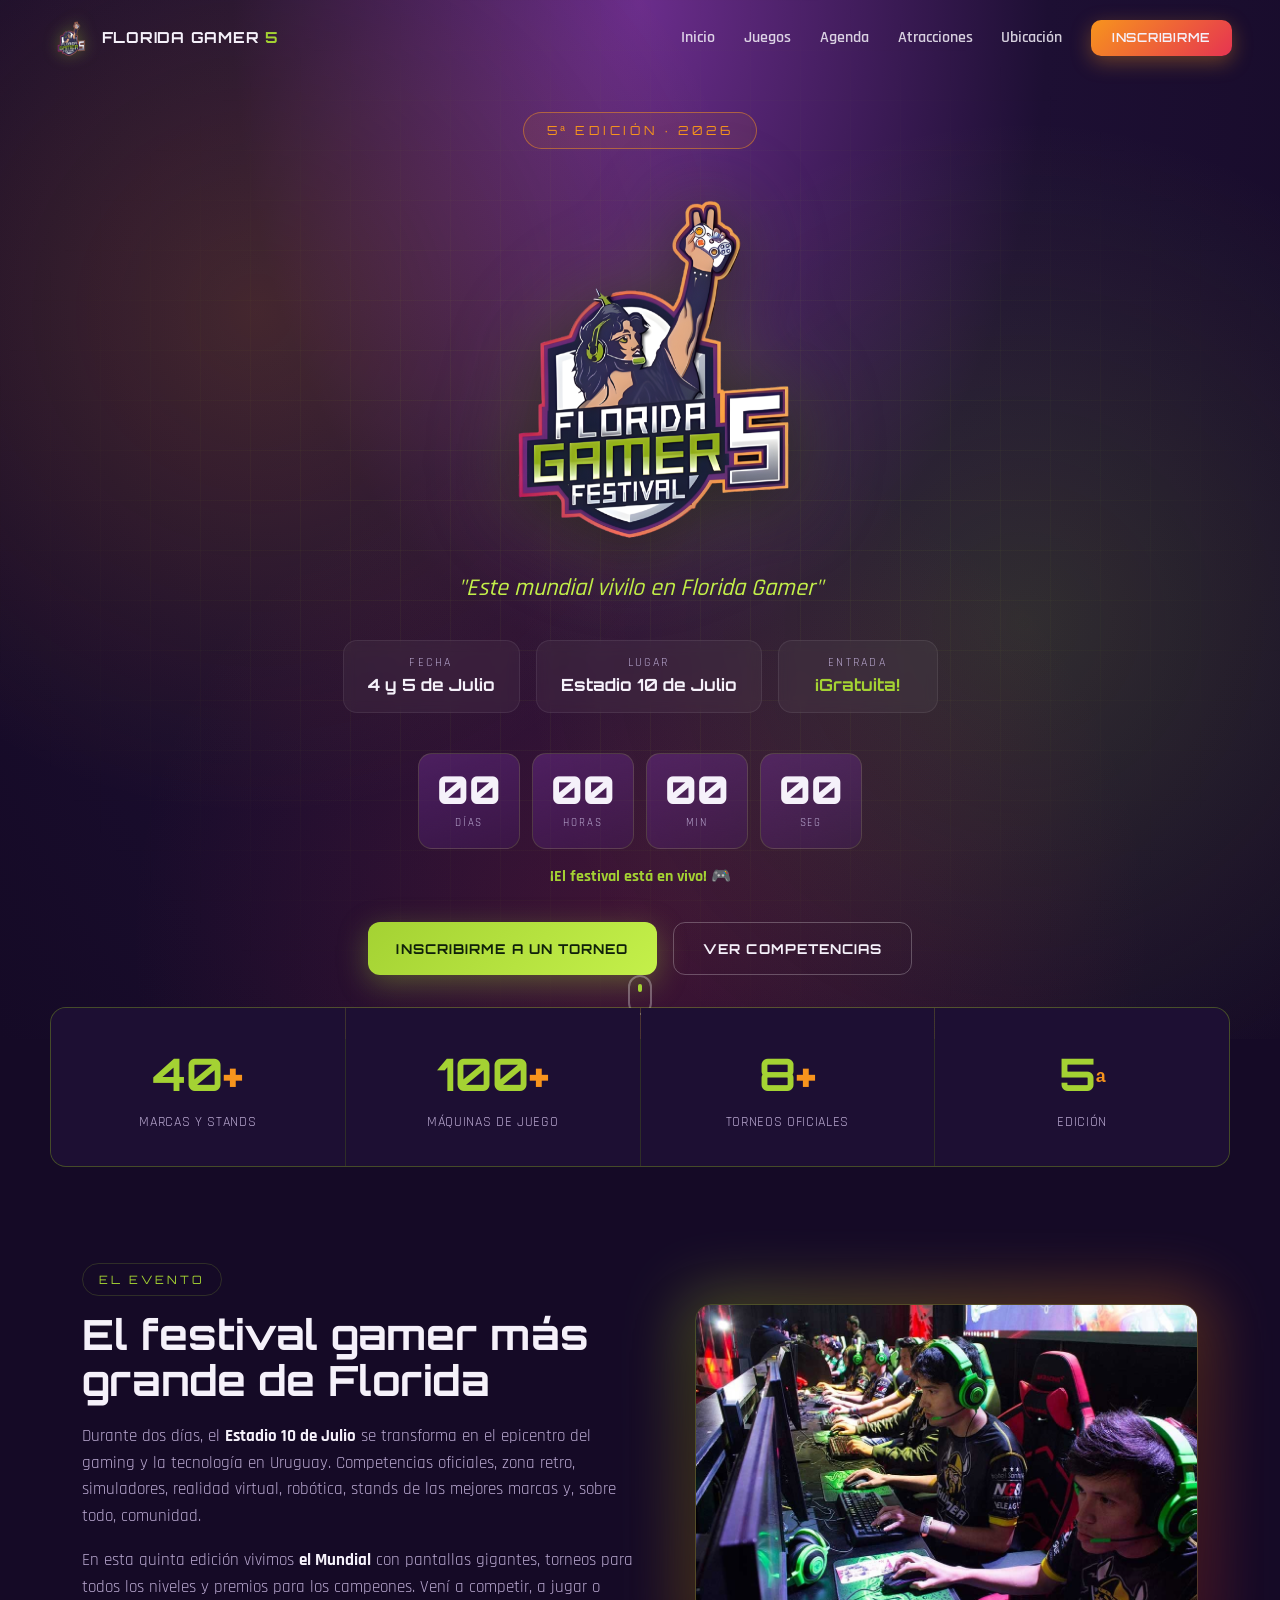
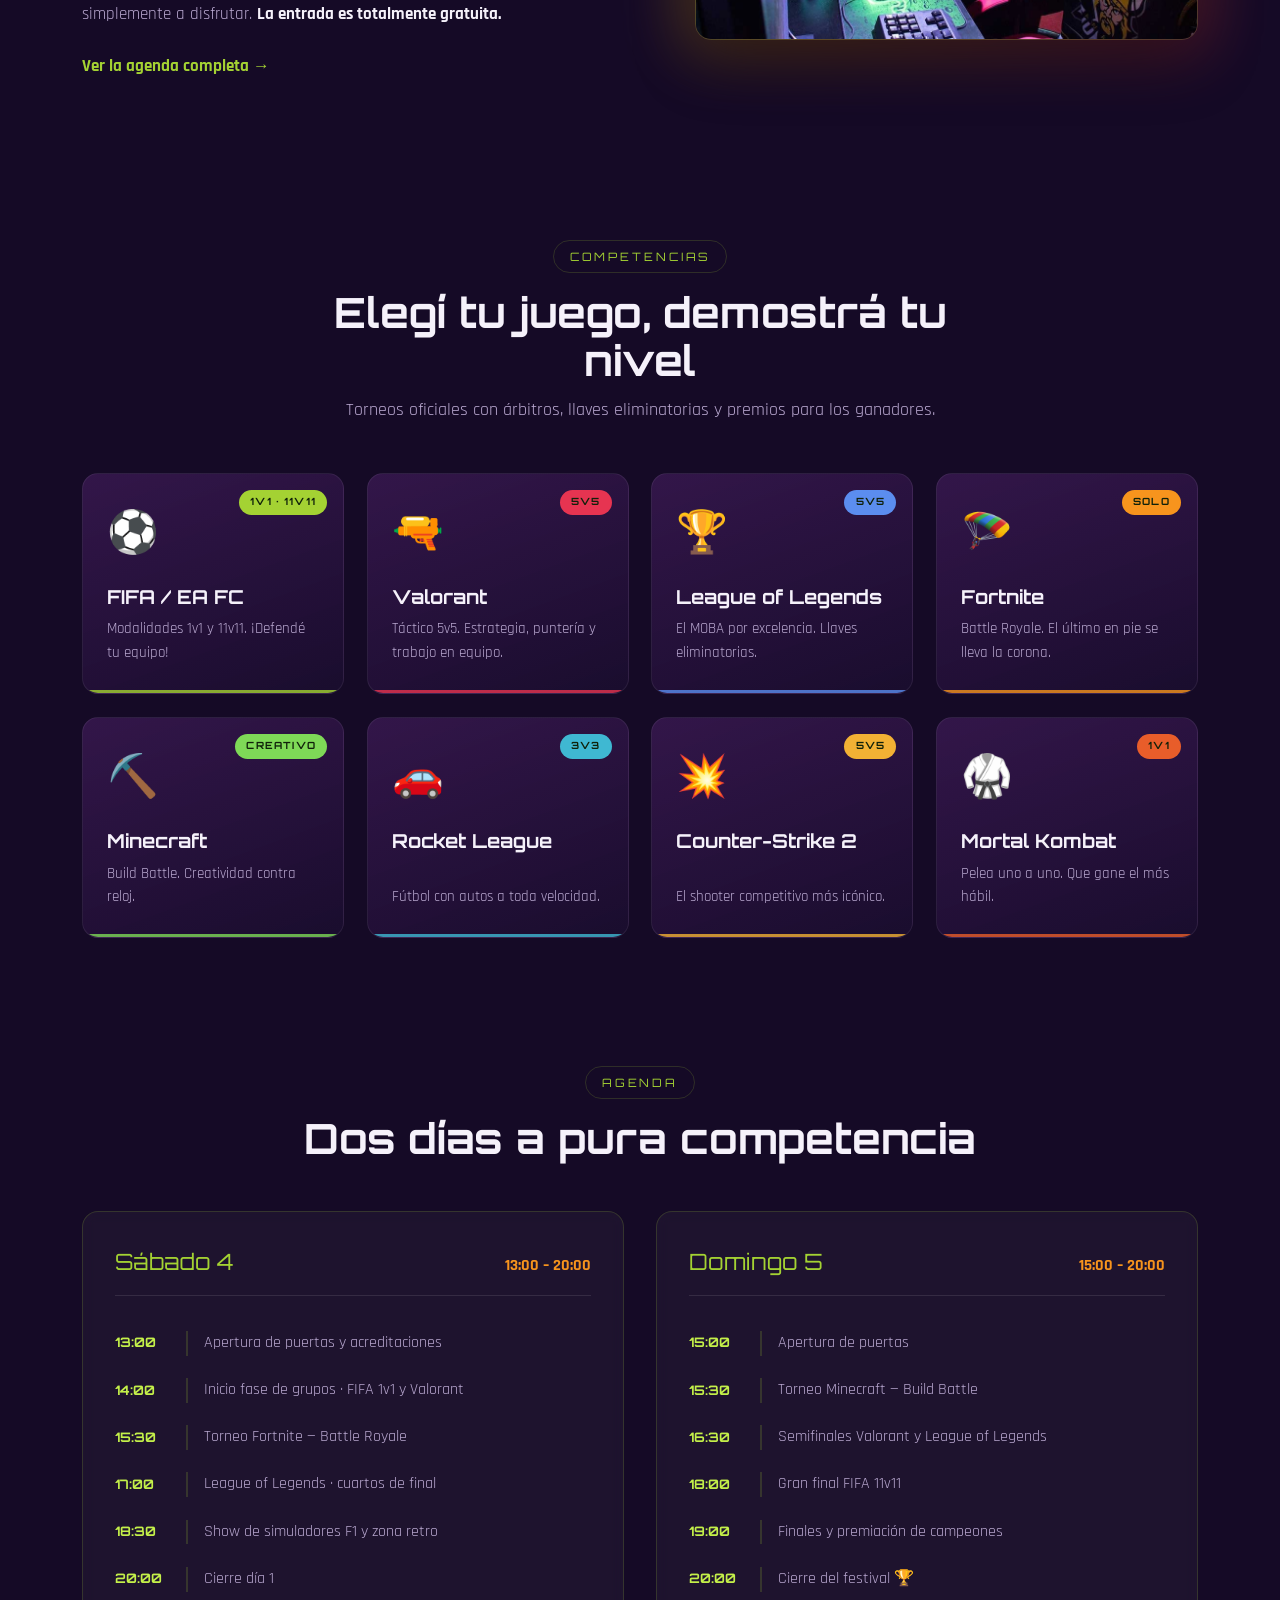
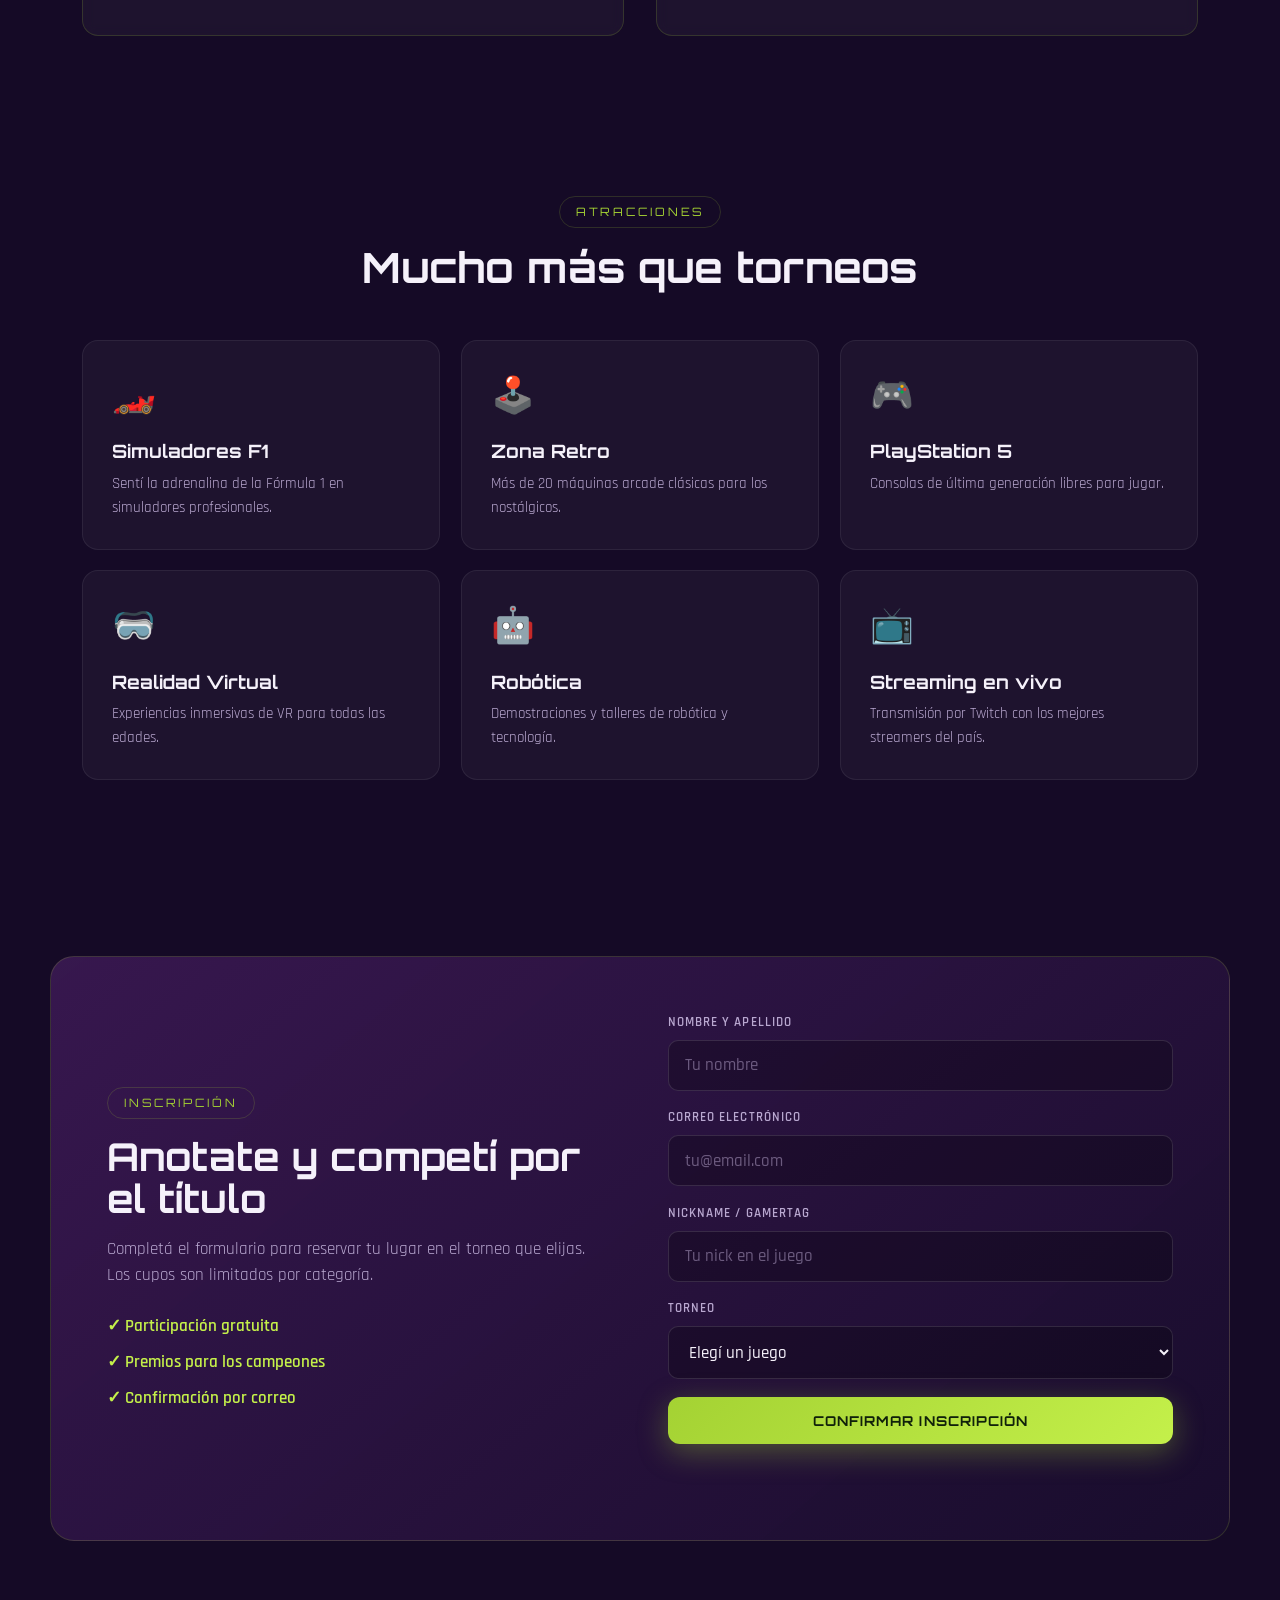
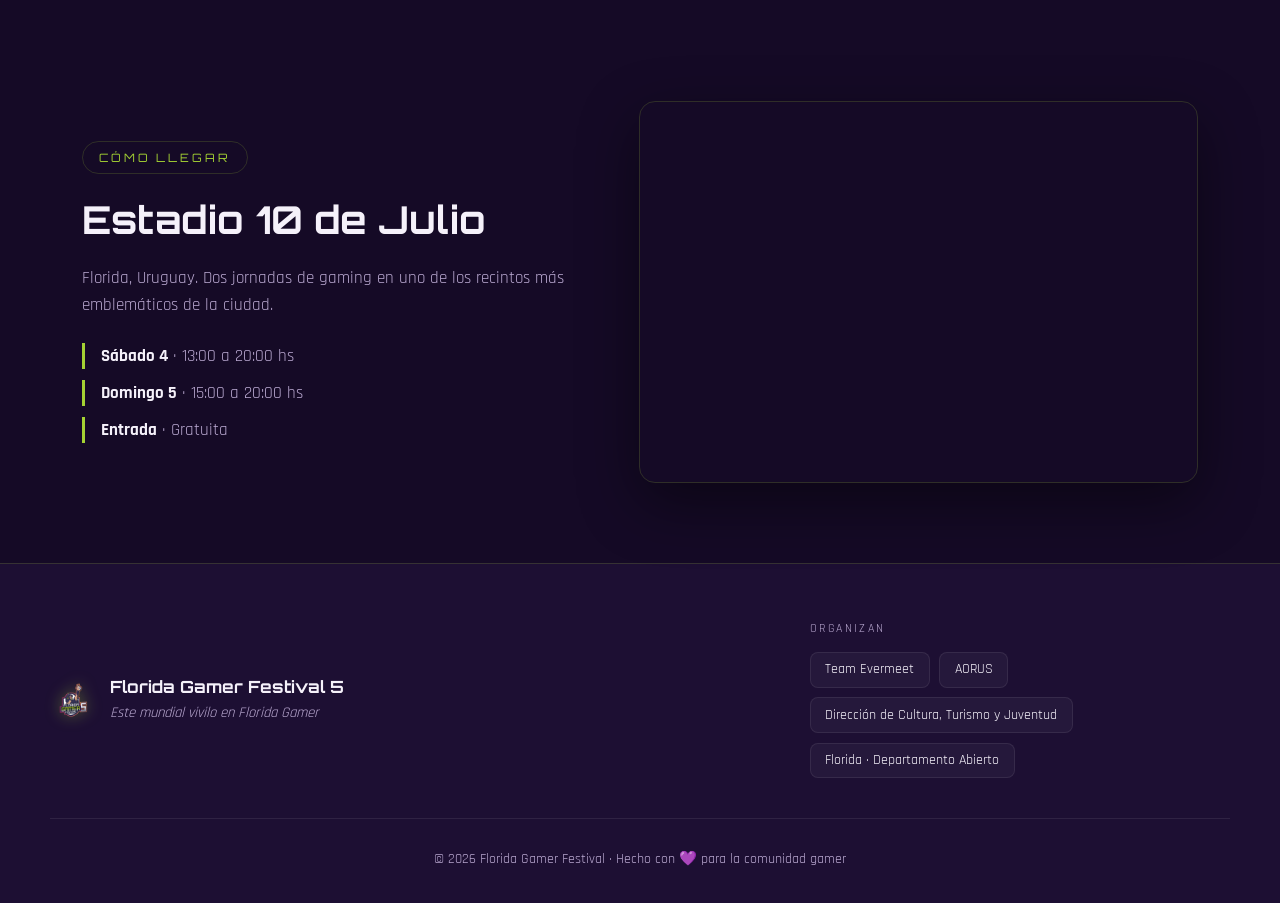
==== index.html @ aecdcfbe "Sitio web Florida Gamer Festival 5 One-page responsive con logo oficial, countdown en vivo, torneos," ====
<!DOCTYPE html>
<html lang="es">
<head>
  <meta charset="UTF-8" />
  <meta name="viewport" content="width=device-width, initial-scale=1.0" />
  <title>Florida Gamer Festival 5 · 4 y 5 de Julio</title>
  <meta name="description" content="La quinta edición del Florida Gamer Festival. 4 y 5 de julio en el Estadio 10 de Julio de Florida. Torneos de FIFA, Fortnite, Valorant, League of Legends, Minecraft y más. Entrada gratuita." />
  <meta property="og:title" content="Florida Gamer Festival 5" />
  <meta property="og:description" content="Este mundial vivilo en Florida Gamer · 4 y 5 de julio · Entrada gratuita" />
  <meta property="og:image" content="assets/logo.png" />
  <meta property="og:type" content="website" />
  <meta name="theme-color" content="#150a26" />
  <link rel="icon" type="image/png" href="assets/favicon.png" />
  <link rel="apple-touch-icon" href="assets/logo-icon.png" />
  <link rel="preconnect" href="https://fonts.googleapis.com" />
  <link rel="preconnect" href="https://fonts.gstatic.com" crossorigin />
  <link href="https://fonts.googleapis.com/css2?family=Orbitron:wght@500;700;900&family=Rajdhani:wght@400;500;600;700&display=swap" rel="stylesheet" />
  <link rel="stylesheet" href="styles.css" />
</head>
<body>

  <!-- NAVBAR -->
  <header class="navbar" id="navbar">
    <a href="#inicio" class="nav-logo">
      <img class="logo-mark-img" src="assets/logo-icon.png" alt="Florida Gamer Festival 5" />
      <span class="logo-text">FLORIDA GAMER <strong>5</strong></span>
    </a>
    <nav class="nav-links" id="navLinks">
      <a href="#inicio">Inicio</a>
      <a href="#juegos">Juegos</a>
      <a href="#agenda">Agenda</a>
      <a href="#atracciones">Atracciones</a>
      <a href="#ubicacion">Ubicación</a>
      <a href="#inscripcion" class="nav-cta">Inscribirme</a>
    </nav>
    <button class="nav-toggle" id="navToggle" aria-label="Menú">
      <span></span><span></span><span></span>
    </button>
  </header>

  <!-- HERO -->
  <section class="hero" id="inicio">
    <div class="hero-bg"></div>
    <div class="hero-grid"></div>
    <div class="hero-content">
      <div class="hero-badge">5ª EDICIÓN · 2026</div>
      <h1 class="hero-title">
        <img class="hero-logo" src="assets/logo.png" alt="Florida Gamer Festival 5" />
        <span class="visually-hidden">Florida Gamer Festival 5</span>
      </h1>
      <p class="hero-slogan">"Este mundial vivilo en Florida Gamer"</p>
      <div class="hero-meta">
        <div class="meta-item">
          <span class="meta-label">Fecha</span>
          <span class="meta-value">4 y 5 de Julio</span>
        </div>
        <div class="meta-item">
          <span class="meta-label">Lugar</span>
          <span class="meta-value">Estadio 10 de Julio</span>
        </div>
        <div class="meta-item meta-free">
          <span class="meta-label">Entrada</span>
          <span class="meta-value">¡Gratuita!</span>
        </div>
      </div>

      <!-- COUNTDOWN -->
      <div class="countdown" id="countdown" aria-label="Cuenta regresiva">
        <div class="cd-box"><span id="cd-days">00</span><small>Días</small></div>
        <div class="cd-box"><span id="cd-hours">00</span><small>Horas</small></div>
        <div class="cd-box"><span id="cd-mins">00</span><small>Min</small></div>
        <div class="cd-box"><span id="cd-secs">00</span><small>Seg</small></div>
      </div>

      <div class="hero-actions">
        <a href="#inscripcion" class="btn btn-primary">Inscribirme a un torneo</a>
        <a href="#juegos" class="btn btn-ghost">Ver competencias</a>
      </div>
    </div>
    <div class="hero-scroll"><span></span></div>
  </section>

  <!-- STATS -->
  <section class="stats">
    <div class="stat"><strong data-count="40">0</strong><span>Marcas y stands</span></div>
    <div class="stat"><strong data-count="100">0</strong><span>Máquinas de juego</span></div>
    <div class="stat"><strong data-count="8">0</strong><span>Torneos oficiales</span></div>
    <div class="stat"><strong data-count="5">0</strong><span>Edición</span></div>
  </section>

  <!-- ABOUT -->
  <section class="about" id="sobre">
    <div class="about-text">
      <span class="section-tag">El evento</span>
      <h2>El festival gamer más grande de Florida</h2>
      <p>
        Durante dos días, el <strong>Estadio 10 de Julio</strong> se transforma en el epicentro
        del gaming y la tecnología en Uruguay. Competencias oficiales, zona retro, simuladores,
        realidad virtual, robótica, stands de las mejores marcas y, sobre todo, comunidad.
      </p>
      <p>
        En esta quinta edición vivimos <strong>el Mundial</strong> con pantallas gigantes,
        torneos para todos los niveles y premios para los campeones. Vení a competir, a jugar
        o simplemente a disfrutar. <strong>La entrada es totalmente gratuita.</strong>
      </p>
      <a href="#agenda" class="link-arrow">Ver la agenda completa →</a>
    </div>
    <div class="about-media">
      <img src="assets/players.jpg" alt="Jugadores compitiendo en el Florida Gamer Festival" loading="lazy" />
      <div class="about-media-glow"></div>
    </div>
  </section>

  <!-- JUEGOS -->
  <section class="games" id="juegos">
    <div class="section-head">
      <span class="section-tag">Competencias</span>
      <h2>Elegí tu juego, demostrá tu nivel</h2>
      <p>Torneos oficiales con árbitros, llaves eliminatorias y premios para los ganadores.</p>
    </div>
    <div class="games-grid" id="gamesGrid"><!-- generado por JS --></div>
  </section>

  <!-- AGENDA -->
  <section class="agenda" id="agenda">
    <div class="section-head">
      <span class="section-tag">Agenda</span>
      <h2>Dos días a pura competencia</h2>
    </div>
    <div class="agenda-grid">
      <div class="day-card">
        <div class="day-head">
          <span class="day-name">Sábado 4</span>
          <span class="day-time">13:00 – 20:00</span>
        </div>
        <ul class="timeline">
          <li><span>13:00</span><p>Apertura de puertas y acreditaciones</p></li>
          <li><span>14:00</span><p>Inicio fase de grupos · FIFA 1v1 y Valorant</p></li>
          <li><span>15:30</span><p>Torneo Fortnite — Battle Royale</p></li>
          <li><span>17:00</span><p>League of Legends · cuartos de final</p></li>
          <li><span>18:30</span><p>Show de simuladores F1 y zona retro</p></li>
          <li><span>20:00</span><p>Cierre día 1</p></li>
        </ul>
      </div>
      <div class="day-card">
        <div class="day-head">
          <span class="day-name">Domingo 5</span>
          <span class="day-time">15:00 – 20:00</span>
        </div>
        <ul class="timeline">
          <li><span>15:00</span><p>Apertura de puertas</p></li>
          <li><span>15:30</span><p>Torneo Minecraft — Build Battle</p></li>
          <li><span>16:30</span><p>Semifinales Valorant y League of Legends</p></li>
          <li><span>18:00</span><p>Gran final FIFA 11v11</p></li>
          <li><span>19:00</span><p>Finales y premiación de campeones</p></li>
          <li><span>20:00</span><p>Cierre del festival 🏆</p></li>
        </ul>
      </div>
    </div>
  </section>

  <!-- ATRACCIONES -->
  <section class="features" id="atracciones">
    <div class="section-head">
      <span class="section-tag">Atracciones</span>
      <h2>Mucho más que torneos</h2>
    </div>
    <div class="features-grid">
      <div class="feature"><div class="f-ico">🏎️</div><h3>Simuladores F1</h3><p>Sentí la adrenalina de la Fórmula 1 en simuladores profesionales.</p></div>
      <div class="feature"><div class="f-ico">🕹️</div><h3>Zona Retro</h3><p>Más de 20 máquinas arcade clásicas para los nostálgicos.</p></div>
      <div class="feature"><div class="f-ico">🎮</div><h3>PlayStation 5</h3><p>Consolas de última generación libres para jugar.</p></div>
      <div class="feature"><div class="f-ico">🥽</div><h3>Realidad Virtual</h3><p>Experiencias inmersivas de VR para todas las edades.</p></div>
      <div class="feature"><div class="f-ico">🤖</div><h3>Robótica</h3><p>Demostraciones y talleres de robótica y tecnología.</p></div>
      <div class="feature"><div class="f-ico">📺</div><h3>Streaming en vivo</h3><p>Transmisión por Twitch con los mejores streamers del país.</p></div>
    </div>
  </section>

  <!-- INSCRIPCIÓN -->
  <section class="register" id="inscripcion">
    <div class="register-inner">
      <div class="register-info">
        <span class="section-tag">Inscripción</span>
        <h2>Anotate y competí por el título</h2>
        <p>Completá el formulario para reservar tu lugar en el torneo que elijas. Los cupos son limitados por categoría.</p>
        <ul class="register-perks">
          <li>✓ Participación gratuita</li>
          <li>✓ Premios para los campeones</li>
          <li>✓ Confirmación por correo</li>
        </ul>
      </div>
      <form class="register-form" id="registerForm" novalidate>
        <div class="field">
          <label for="nombre">Nombre y apellido</label>
          <input type="text" id="nombre" name="nombre" placeholder="Tu nombre" required />
        </div>
        <div class="field">
          <label for="email">Correo electrónico</label>
          <input type="email" id="email" name="email" placeholder="tu@email.com" required />
        </div>
        <div class="field">
          <label for="nick">Nickname / Gamertag</label>
          <input type="text" id="nick" name="nick" placeholder="Tu nick en el juego" required />
        </div>
        <div class="field">
          <label for="juego">Torneo</label>
          <select id="juego" name="juego" required>
            <option value="" disabled selected>Elegí un juego</option>
            <option>FIFA / EA FC</option>
            <option>Fortnite</option>
            <option>Valorant</option>
            <option>League of Legends</option>
            <option>Minecraft</option>
            <option>Rocket League</option>
            <option>Counter-Strike 2</option>
            <option>Mortal Kombat</option>
          </select>
        </div>
        <button type="submit" class="btn btn-primary btn-full">Confirmar inscripción</button>
        <p class="form-msg" id="formMsg" role="status"></p>
      </form>
    </div>
  </section>

  <!-- UBICACIÓN -->
  <section class="location" id="ubicacion">
    <div class="location-info">
      <span class="section-tag">Cómo llegar</span>
      <h2>Estadio 10 de Julio</h2>
      <p>Florida, Uruguay. Dos jornadas de gaming en uno de los recintos más emblemáticos de la ciudad.</p>
      <ul class="loc-details">
        <li><strong>Sábado 4</strong> · 13:00 a 20:00 hs</li>
        <li><strong>Domingo 5</strong> · 15:00 a 20:00 hs</li>
        <li><strong>Entrada</strong> · Gratuita</li>
      </ul>
    </div>
    <div class="location-map">
      <iframe
        title="Mapa Estadio 10 de Julio, Florida"
        src="https://www.google.com/maps?q=Estadio+10+de+Julio+Florida+Uruguay&output=embed"
        loading="lazy" referrerpolicy="no-referrer-when-downgrade"></iframe>
    </div>
  </section>

  <!-- FOOTER -->
  <footer class="footer">
    <div class="footer-top">
      <div class="footer-brand">
        <img class="logo-mark-img" src="assets/logo-icon.png" alt="Florida Gamer Festival 5" />
        <div>
          <strong>Florida Gamer Festival 5</strong>
          <p>Este mundial vivilo en Florida Gamer</p>
        </div>
      </div>
      <div class="footer-org">
        <span>Organizan</span>
        <div class="org-list">
          <span>Team Evermeet</span>
          <span>AORUS</span>
          <span>Dirección de Cultura, Turismo y Juventud</span>
          <span>Florida · Departamento Abierto</span>
        </div>
      </div>
    </div>
    <div class="footer-bottom">
      <p>© 2026 Florida Gamer Festival · Hecho con 💜 para la comunidad gamer</p>
    </div>
  </footer>

  <script src="script.js"></script>
</body>
</html>
---- styles.css ----
/* ===== TOKENS ===== */
:root {
  --bg:        #150a26;
  --bg-2:      #1d0f33;
  --purple:    #6b2d8c;
  --purple-lt: #8e3fb8;
  --violet:    #4a1f6e;
  --green:     #a4d233;
  --green-lt:  #c4f04a;
  --orange:    #f7941d;
  --red:       #e63451;
  --white:     #f5f1fa;
  --muted:     #b9a8d0;
  --card:      rgba(255,255,255,0.04);
  --card-bd:   rgba(164,210,51,0.18);
  --radius:    16px;
  --maxw:      1180px;
  --shadow:    0 20px 60px rgba(0,0,0,0.45);
}

* { margin:0; padding:0; box-sizing:border-box; }
html { scroll-behavior:smooth; scroll-padding-top:80px; }
body {
  font-family:'Rajdhani', sans-serif;
  background:var(--bg);
  color:var(--white);
  line-height:1.55;
  overflow-x:hidden;
}
h1,h2,h3,.logo-text,.nav-cta,.btn,.cd-box span,.stat strong { font-family:'Orbitron', sans-serif; }
a { color:inherit; text-decoration:none; }
img { display:block; max-width:100%; }
section { position:relative; }

/* ===== UTIL ===== */
.section-tag {
  display:inline-block;
  font-family:'Orbitron',sans-serif;
  font-size:.72rem;
  letter-spacing:.25em;
  text-transform:uppercase;
  color:var(--green);
  border:1px solid var(--card-bd);
  border-radius:30px;
  padding:.4rem 1rem;
  margin-bottom:1rem;
}
.section-head { max-width:680px; margin:0 auto 3rem; text-align:center; }
.section-head h2 { font-size:clamp(1.6rem,4vw,2.6rem); line-height:1.15; margin-bottom:.8rem; }
.section-head p { color:var(--muted); font-size:1.1rem; }
h2 .t-gamer { color:var(--green); }

/* ===== BUTTONS ===== */
.btn {
  display:inline-flex; align-items:center; justify-content:center;
  font-size:.85rem; font-weight:700; letter-spacing:.08em; text-transform:uppercase;
  padding:.95rem 1.8rem; border-radius:12px; cursor:pointer; border:none;
  transition:transform .2s ease, box-shadow .2s ease, background .2s ease;
}
.btn-primary {
  background:linear-gradient(135deg, var(--green), var(--green-lt));
  color:#10210a;
  box-shadow:0 8px 30px rgba(164,210,51,.35);
}
.btn-primary:hover { transform:translateY(-3px); box-shadow:0 14px 40px rgba(164,210,51,.5); }
.btn-ghost { background:transparent; color:var(--white); border:1.5px solid rgba(255,255,255,.25); }
.btn-ghost:hover { border-color:var(--green); color:var(--green); transform:translateY(-3px); }
.btn-full { width:100%; }

/* ===== NAVBAR ===== */
.navbar {
  position:fixed; top:0; left:0; right:0; z-index:100;
  display:flex; align-items:center; justify-content:space-between;
  padding:1rem clamp(1rem,4vw,3rem);
  background:rgba(21,10,38,0);
  transition:background .3s ease, padding .3s ease, box-shadow .3s ease;
}
.navbar.scrolled { background:rgba(21,10,38,.92); backdrop-filter:blur(12px); padding:.6rem clamp(1rem,4vw,3rem); box-shadow:0 4px 30px rgba(0,0,0,.4); }
.nav-logo { display:flex; align-items:center; gap:.6rem; }
.logo-mark-img { width:44px; height:44px; object-fit:contain; filter:drop-shadow(0 0 8px rgba(164,210,51,.35)); }
.logo-text { font-size:.95rem; letter-spacing:.05em; font-weight:700; }
.logo-text strong { color:var(--green); }
.nav-links { display:flex; align-items:center; gap:1.8rem; }
.nav-links a { font-weight:600; font-size:1rem; color:var(--white); opacity:.85; transition:opacity .2s, color .2s; }
.nav-links a:hover { opacity:1; color:var(--green); }
.nav-cta {
  background:linear-gradient(135deg,var(--orange),var(--red));
  padding:.55rem 1.3rem; border-radius:10px; opacity:1 !important;
  font-family:'Orbitron',sans-serif; font-size:.78rem !important; text-transform:uppercase; letter-spacing:.06em;
  box-shadow:0 6px 20px rgba(247,148,29,.35);
}
.nav-cta:hover { color:#fff !important; transform:translateY(-2px); }
.nav-toggle { display:none; flex-direction:column; gap:5px; background:none; border:none; cursor:pointer; padding:6px; }
.nav-toggle span { width:26px; height:2.5px; background:var(--white); border-radius:2px; transition:.3s; }

/* ===== HERO ===== */
.hero {
  min-height:100vh;
  display:flex; flex-direction:column; align-items:center; justify-content:center;
  text-align:center; padding:7rem 1.5rem 4rem;
  background:radial-gradient(ellipse at 50% 0%, var(--purple) 0%, var(--bg-2) 45%, var(--bg) 100%);
  overflow:hidden;
}
.hero-bg {
  position:absolute; inset:0;
  background:radial-gradient(circle at 20% 30%, rgba(247,148,29,.18), transparent 40%),
             radial-gradient(circle at 80% 60%, rgba(164,210,51,.16), transparent 42%),
             radial-gradient(circle at 50% 90%, rgba(230,52,81,.18), transparent 45%);
  animation:floatGlow 12s ease-in-out infinite alternate;
}
@keyframes floatGlow { from{transform:translateY(0) scale(1);} to{transform:translateY(-20px) scale(1.05);} }
.hero-grid {
  position:absolute; inset:0;
  background-image:linear-gradient(rgba(164,210,51,.05) 1px,transparent 1px),
                   linear-gradient(90deg,rgba(164,210,51,.05) 1px,transparent 1px);
  background-size:50px 50px;
  mask-image:radial-gradient(ellipse at center, #000 30%, transparent 75%);
}
.hero-content { position:relative; z-index:2; max-width:900px; }
.hero-badge {
  display:inline-block; font-family:'Orbitron',sans-serif; font-size:.78rem; letter-spacing:.3em;
  color:var(--orange); border:1px solid rgba(247,148,29,.5); border-radius:30px;
  padding:.5rem 1.4rem; margin-bottom:1.6rem; background:rgba(247,148,29,.08);
}
.hero-title { margin-bottom:1.2rem; }
.hero-logo {
  width:min(440px,82vw); height:auto; margin:0 auto;
  filter:drop-shadow(0 10px 30px rgba(0,0,0,.45)) drop-shadow(0 0 40px rgba(164,210,51,.25));
  animation:logoFloat 5s ease-in-out infinite;
}
@keyframes logoFloat { 0%,100%{transform:translateY(0);} 50%{transform:translateY(-12px);} }
.visually-hidden {
  position:absolute; width:1px; height:1px; padding:0; margin:-1px; overflow:hidden;
  clip:rect(0,0,0,0); white-space:nowrap; border:0;
}
.hero-slogan { font-size:clamp(1.05rem,2.6vw,1.5rem); font-style:italic; color:var(--green-lt); margin-bottom:2rem; font-weight:500; }
.hero-meta { display:flex; flex-wrap:wrap; justify-content:center; gap:1rem; margin-bottom:2.5rem; }
.meta-item {
  background:var(--card); border:1px solid rgba(255,255,255,.08); border-radius:14px;
  padding:.85rem 1.5rem; min-width:160px; backdrop-filter:blur(6px);
}
.meta-label { display:block; font-size:.72rem; letter-spacing:.2em; text-transform:uppercase; color:var(--muted); }
.meta-value { display:block; font-family:'Orbitron',sans-serif; font-weight:700; font-size:1.05rem; }
.meta-free .meta-value { color:var(--green); }

/* COUNTDOWN */
.countdown { display:flex; justify-content:center; gap:.8rem; margin-bottom:2.5rem; }
.cd-box {
  display:flex; flex-direction:column; align-items:center;
  background:linear-gradient(160deg, rgba(107,45,140,.5), rgba(74,31,110,.3));
  border:1px solid var(--card-bd); border-radius:14px;
  padding:1rem 1.1rem; min-width:78px;
}
.cd-box span { font-size:clamp(1.6rem,5vw,2.4rem); font-weight:900; color:var(--white); line-height:1; }
.cd-box small { font-size:.68rem; letter-spacing:.18em; text-transform:uppercase; color:var(--muted); margin-top:.45rem; }
.hero-actions { display:flex; flex-wrap:wrap; gap:1rem; justify-content:center; }
.hero-scroll { position:absolute; bottom:24px; left:50%; transform:translateX(-50%); z-index:2; }
.hero-scroll span {
  display:block; width:24px; height:40px; border:2px solid rgba(255,255,255,.3); border-radius:14px; position:relative;
}
.hero-scroll span::after {
  content:''; position:absolute; top:7px; left:50%; transform:translateX(-50%);
  width:4px; height:8px; background:var(--green); border-radius:3px; animation:scrollDot 1.6s infinite;
}
@keyframes scrollDot { 0%{opacity:1;top:7px;} 70%{opacity:0;top:20px;} 100%{opacity:0;} }

/* ===== STATS ===== */
.stats {
  display:grid; grid-template-columns:repeat(4,1fr); gap:1px;
  background:var(--card-bd); max-width:var(--maxw); margin:-2rem auto 0;
  border:1px solid var(--card-bd); border-radius:var(--radius); overflow:hidden; position:relative; z-index:5;
}
.stat { background:var(--bg-2); padding:2rem 1rem; text-align:center; }
.stat strong { display:block; font-size:clamp(1.8rem,5vw,2.8rem); color:var(--green); }
.stat strong::after { content:'+'; color:var(--orange); }
.stat:last-child strong::after { content:'ª'; font-size:.6em; }
.stat span { font-size:.85rem; letter-spacing:.05em; color:var(--muted); text-transform:uppercase; }

/* ===== ABOUT ===== */
.about {
  display:grid; grid-template-columns:1.05fr .95fr; gap:3.5rem; align-items:center;
  max-width:var(--maxw); margin:0 auto; padding:6rem clamp(1.2rem,4vw,2rem);
}
.about-text h2 { font-size:clamp(1.7rem,4vw,2.6rem); margin-bottom:1.2rem; line-height:1.1; }
.about-text p { color:var(--muted); font-size:1.08rem; margin-bottom:1.1rem; }
.about-text strong { color:var(--white); }
.link-arrow { color:var(--green); font-weight:700; font-size:1.05rem; display:inline-block; margin-top:.5rem; transition:gap .2s; }
.link-arrow:hover { text-shadow:0 0 14px rgba(164,210,51,.5); }
.about-media { position:relative; }
.about-media img { border-radius:var(--radius); border:1px solid var(--card-bd); box-shadow:var(--shadow); }
.about-media-glow {
  position:absolute; inset:-12px; border-radius:24px; z-index:-1;
  background:linear-gradient(135deg,var(--green),var(--orange),var(--red)); filter:blur(30px); opacity:.35;
}

/* ===== GAMES ===== */
.games { max-width:var(--maxw); margin:0 auto; padding:4rem clamp(1.2rem,4vw,2rem) 6rem; }
.games-grid { display:grid; grid-template-columns:repeat(auto-fill,minmax(230px,1fr)); gap:1.4rem; }
.game-card {
  position:relative; border-radius:var(--radius); overflow:hidden; padding:1.8rem 1.5rem;
  background:linear-gradient(160deg, rgba(107,45,140,.35), rgba(29,15,51,.6));
  border:1px solid rgba(255,255,255,.07); min-height:200px;
  display:flex; flex-direction:column; justify-content:space-between;
  transition:transform .25s ease, border-color .25s ease, box-shadow .25s ease;
}
.game-card:hover { transform:translateY(-6px); border-color:var(--accent,var(--green)); box-shadow:0 18px 45px rgba(0,0,0,.4); }
.game-card .g-ico { font-size:2.6rem; margin-bottom:1rem; }
.game-card h3 { font-size:1.2rem; margin-bottom:.3rem; }
.game-card p { color:var(--muted); font-size:.95rem; }
.game-card .g-tag {
  position:absolute; top:1rem; right:1rem; font-family:'Orbitron',sans-serif; font-size:.62rem;
  letter-spacing:.12em; text-transform:uppercase; padding:.3rem .7rem; border-radius:20px;
  background:var(--accent,var(--green)); color:#10210a; font-weight:700;
}
.game-card::before {
  content:''; position:absolute; bottom:0; left:0; right:0; height:3px;
  background:var(--accent,var(--green)); opacity:.8;
}

/* ===== AGENDA ===== */
.agenda { max-width:var(--maxw); margin:0 auto; padding:2rem clamp(1.2rem,4vw,2rem) 6rem; }
.agenda-grid { display:grid; grid-template-columns:1fr 1fr; gap:2rem; }
.day-card {
  background:var(--card); border:1px solid var(--card-bd); border-radius:var(--radius);
  padding:2rem; backdrop-filter:blur(6px);
}
.day-head { display:flex; justify-content:space-between; align-items:baseline; margin-bottom:1.5rem; padding-bottom:1rem; border-bottom:1px solid rgba(255,255,255,.1); }
.day-name { font-family:'Orbitron',sans-serif; font-size:1.4rem; color:var(--green); }
.day-time { font-weight:700; color:var(--orange); }
.timeline { list-style:none; }
.timeline li { display:flex; gap:1.2rem; padding:.7rem 0; align-items:flex-start; }
.timeline li span {
  font-family:'Orbitron',sans-serif; font-size:.82rem; font-weight:700; color:var(--green-lt);
  min-width:52px; padding-top:.1rem;
}
.timeline li p { color:var(--muted); font-size:1rem; border-left:2px solid var(--card-bd); padding-left:1rem; }

/* ===== FEATURES ===== */
.features { max-width:var(--maxw); margin:0 auto; padding:4rem clamp(1.2rem,4vw,2rem) 6rem; }
.features-grid { display:grid; grid-template-columns:repeat(auto-fill,minmax(280px,1fr)); gap:1.3rem; }
.feature {
  background:var(--card); border:1px solid rgba(255,255,255,.07); border-radius:var(--radius);
  padding:1.8rem; transition:transform .2s, border-color .2s;
}
.feature:hover { transform:translateY(-5px); border-color:var(--card-bd); }
.f-ico { font-size:2.2rem; margin-bottom:.8rem; }
.feature h3 { font-size:1.15rem; margin-bottom:.4rem; }
.feature p { color:var(--muted); font-size:.96rem; }

/* ===== REGISTER ===== */
.register { padding:5rem clamp(1.2rem,4vw,2rem); }
.register-inner {
  max-width:var(--maxw); margin:0 auto;
  display:grid; grid-template-columns:1fr 1fr; gap:3.5rem; align-items:center;
  background:linear-gradient(140deg, rgba(107,45,140,.4), rgba(29,15,51,.5));
  border:1px solid var(--card-bd); border-radius:24px; padding:3.5rem;
}
.register-info h2 { font-size:clamp(1.6rem,4vw,2.4rem); margin-bottom:1rem; line-height:1.1; }
.register-info p { color:var(--muted); font-size:1.08rem; margin-bottom:1.5rem; }
.register-perks { list-style:none; display:flex; flex-direction:column; gap:.6rem; }
.register-perks li { color:var(--green-lt); font-weight:600; font-size:1.05rem; }
.register-form { display:flex; flex-direction:column; gap:1.1rem; }
.field { display:flex; flex-direction:column; gap:.4rem; }
.field label { font-size:.82rem; letter-spacing:.08em; text-transform:uppercase; color:var(--muted); font-weight:600; }
.field input, .field select {
  font-family:'Rajdhani',sans-serif; font-size:1.05rem; font-weight:500;
  background:rgba(0,0,0,.25); border:1px solid rgba(255,255,255,.12); border-radius:10px;
  padding:.85rem 1rem; color:var(--white); transition:border-color .2s, box-shadow .2s;
}
.field input::placeholder { color:rgba(185,168,208,.5); }
.field input:focus, .field select:focus { outline:none; border-color:var(--green); box-shadow:0 0 0 3px rgba(164,210,51,.15); }
.field select option { background:var(--bg-2); }
.form-msg { font-weight:600; min-height:1.4em; text-align:center; }
.form-msg.ok { color:var(--green); }
.form-msg.err { color:var(--red); }

/* ===== LOCATION ===== */
.location {
  display:grid; grid-template-columns:1fr 1.1fr; gap:3rem; align-items:center;
  max-width:var(--maxw); margin:0 auto; padding:5rem clamp(1.2rem,4vw,2rem);
}
.location-info h2 { font-size:clamp(1.6rem,4vw,2.4rem); margin-bottom:1rem; }
.location-info p { color:var(--muted); font-size:1.08rem; margin-bottom:1.5rem; }
.loc-details { list-style:none; display:flex; flex-direction:column; gap:.7rem; }
.loc-details li { color:var(--muted); font-size:1.05rem; border-left:3px solid var(--green); padding-left:1rem; }
.loc-details strong { color:var(--white); }
.location-map { border-radius:var(--radius); overflow:hidden; border:1px solid var(--card-bd); box-shadow:var(--shadow); }
.location-map iframe { width:100%; height:380px; border:0; display:block; filter:grayscale(.2) contrast(1.05); }

/* ===== FOOTER ===== */
.footer { background:var(--bg-2); border-top:1px solid var(--card-bd); padding:3.5rem clamp(1.2rem,4vw,3rem) 2rem; }
.footer-top {
  max-width:var(--maxw); margin:0 auto; display:flex; flex-wrap:wrap; justify-content:space-between; gap:2.5rem; padding-bottom:2.5rem; border-bottom:1px solid rgba(255,255,255,.08);
}
.footer-brand { display:flex; align-items:center; gap:1rem; }
.footer-brand strong { font-family:'Orbitron',sans-serif; font-size:1.05rem; }
.footer-brand p { color:var(--muted); font-size:.92rem; font-style:italic; }
.footer-org span { display:block; font-size:.75rem; letter-spacing:.2em; text-transform:uppercase; color:var(--muted); margin-bottom:.8rem; }
.org-list { display:flex; flex-wrap:wrap; gap:.6rem; max-width:420px; }
.org-list span { display:inline-block; margin:0; background:var(--card); border:1px solid rgba(255,255,255,.08); border-radius:8px; padding:.4rem .9rem; font-size:.85rem; letter-spacing:0; text-transform:none; color:var(--white); }
.footer-bottom { max-width:var(--maxw); margin:1.8rem auto 0; text-align:center; }
.footer-bottom p { color:var(--muted); font-size:.9rem; }

/* ===== REVEAL ANIM ===== */
.reveal { opacity:0; transform:translateY(30px); transition:opacity .7s ease, transform .7s ease; }
.reveal.visible { opacity:1; transform:none; }

/* ===== RESPONSIVE ===== */
@media (max-width:900px) {
  .nav-links {
    position:fixed; top:0; right:0; height:100vh; width:min(280px,80vw);
    flex-direction:column; justify-content:center; gap:2rem;
    background:rgba(21,10,38,.98); backdrop-filter:blur(14px);
    transform:translateX(100%); transition:transform .35s ease; padding:2rem;
  }
  .nav-links.open { transform:translateX(0); }
  .nav-toggle { display:flex; z-index:101; }
  .about, .location { grid-template-columns:1fr; }
  .about-media { order:-1; }
  .agenda-grid { grid-template-columns:1fr; }
  .register-inner { grid-template-columns:1fr; padding:2.5rem 1.6rem; gap:2rem; }
  .stats { grid-template-columns:repeat(2,1fr); margin-top:-1rem; }
  .location-map { order:-1; }
}
@media (max-width:520px) {
  .countdown { gap:.5rem; }
  .cd-box { min-width:64px; padding:.8rem .6rem; }
  .meta-item { min-width:130px; padding:.7rem 1rem; }
  .hero-actions .btn { width:100%; }
}
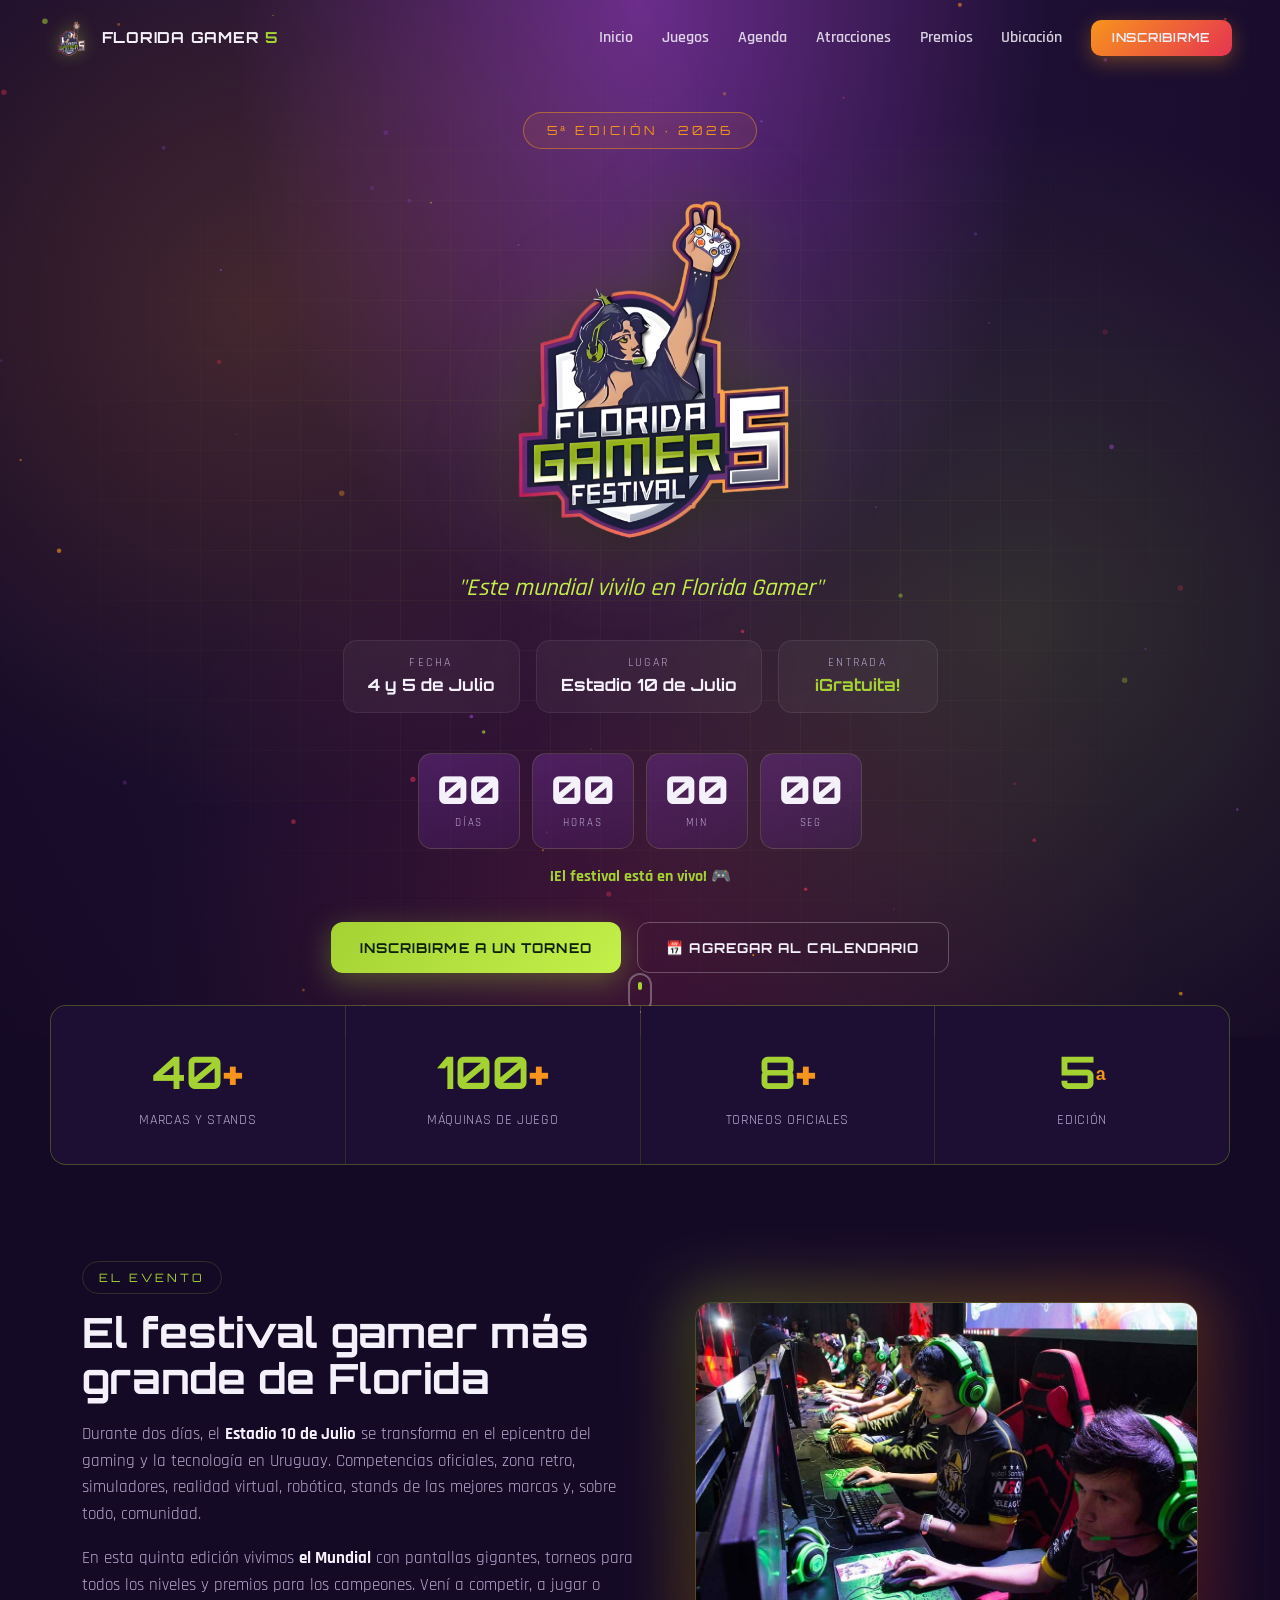
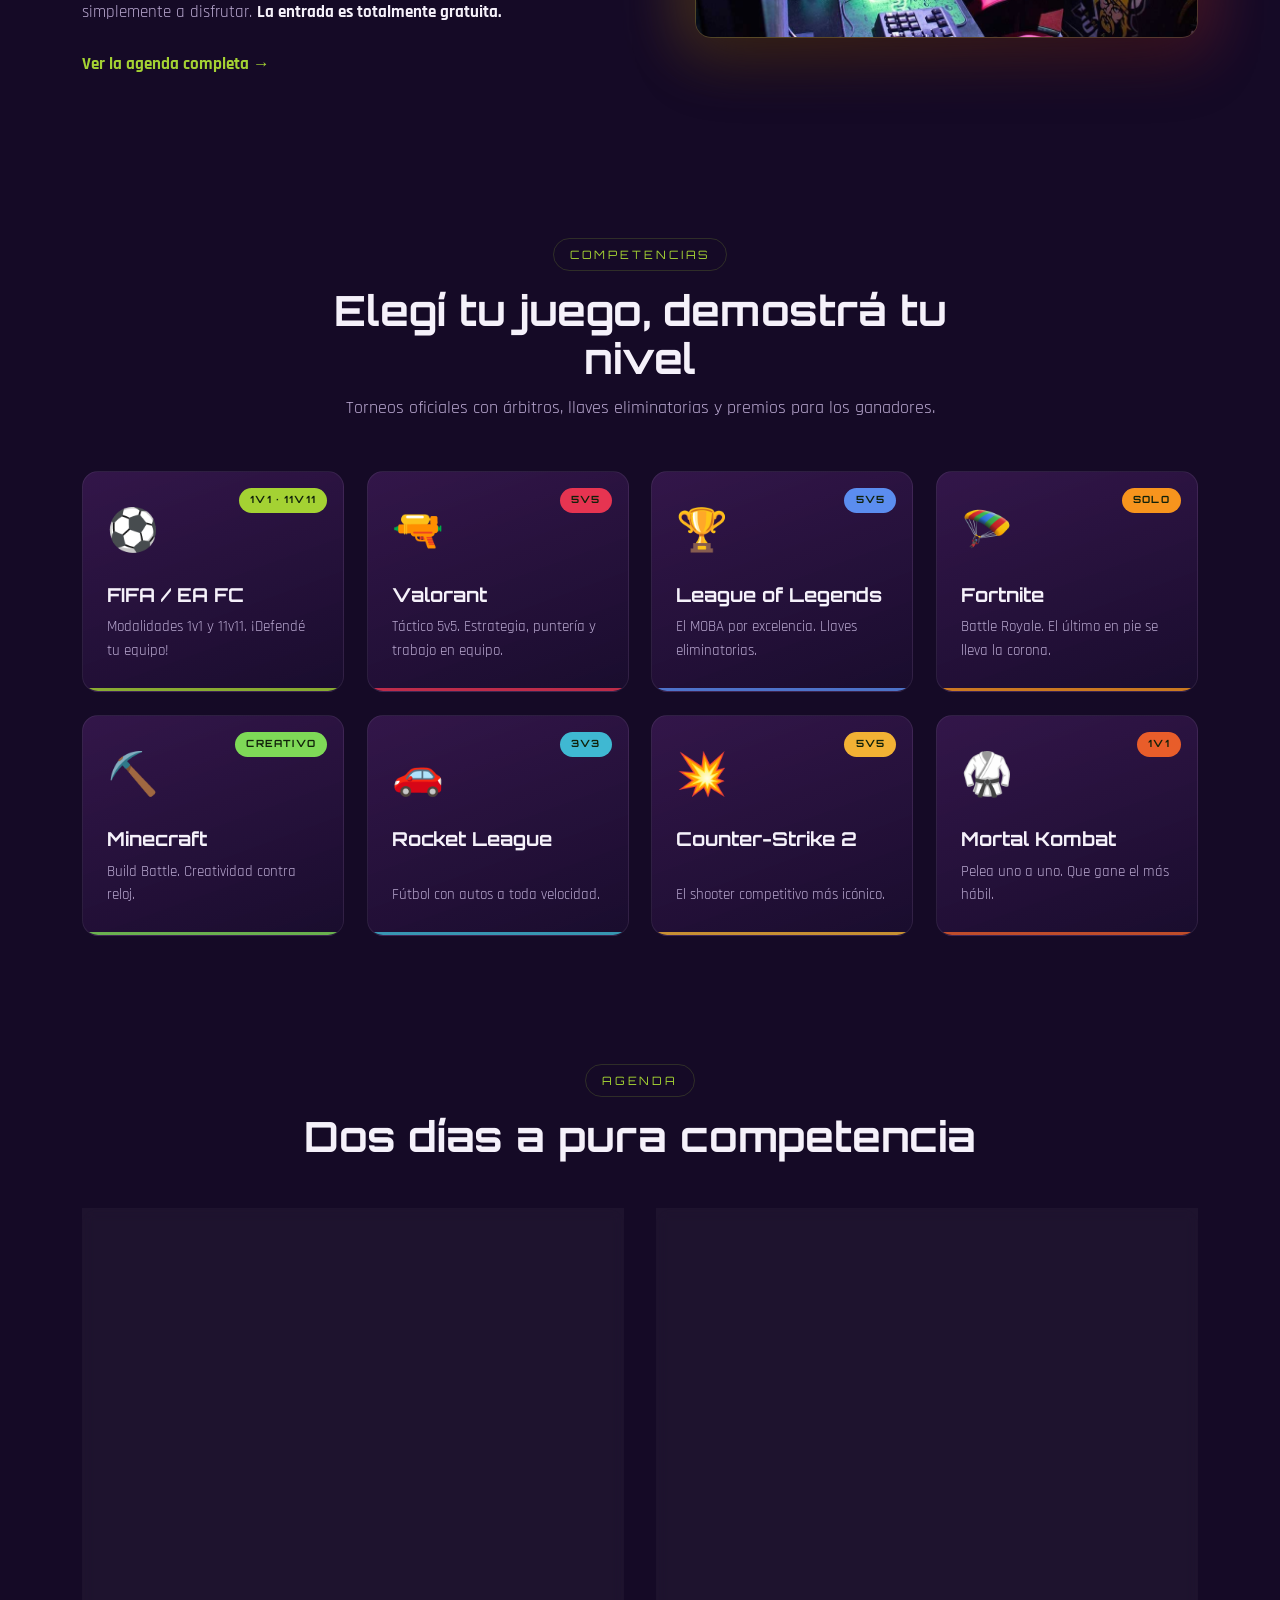
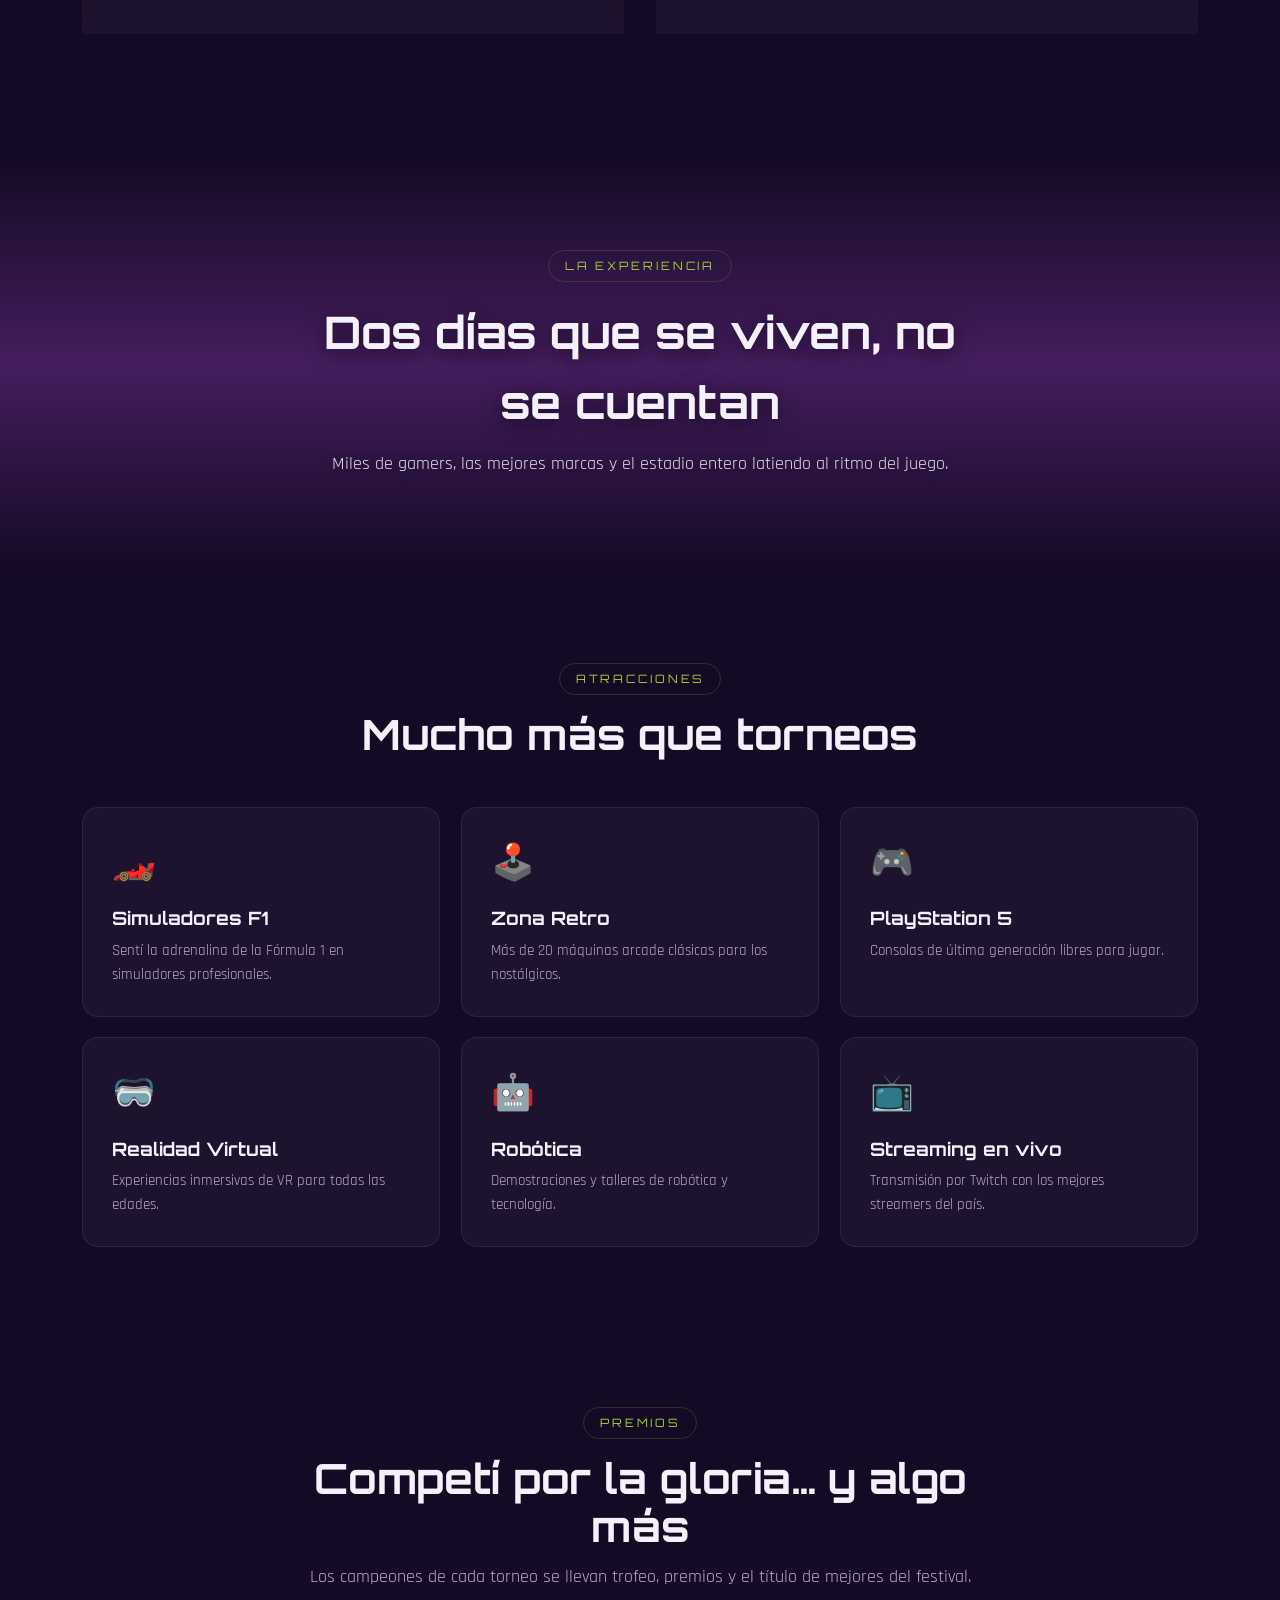
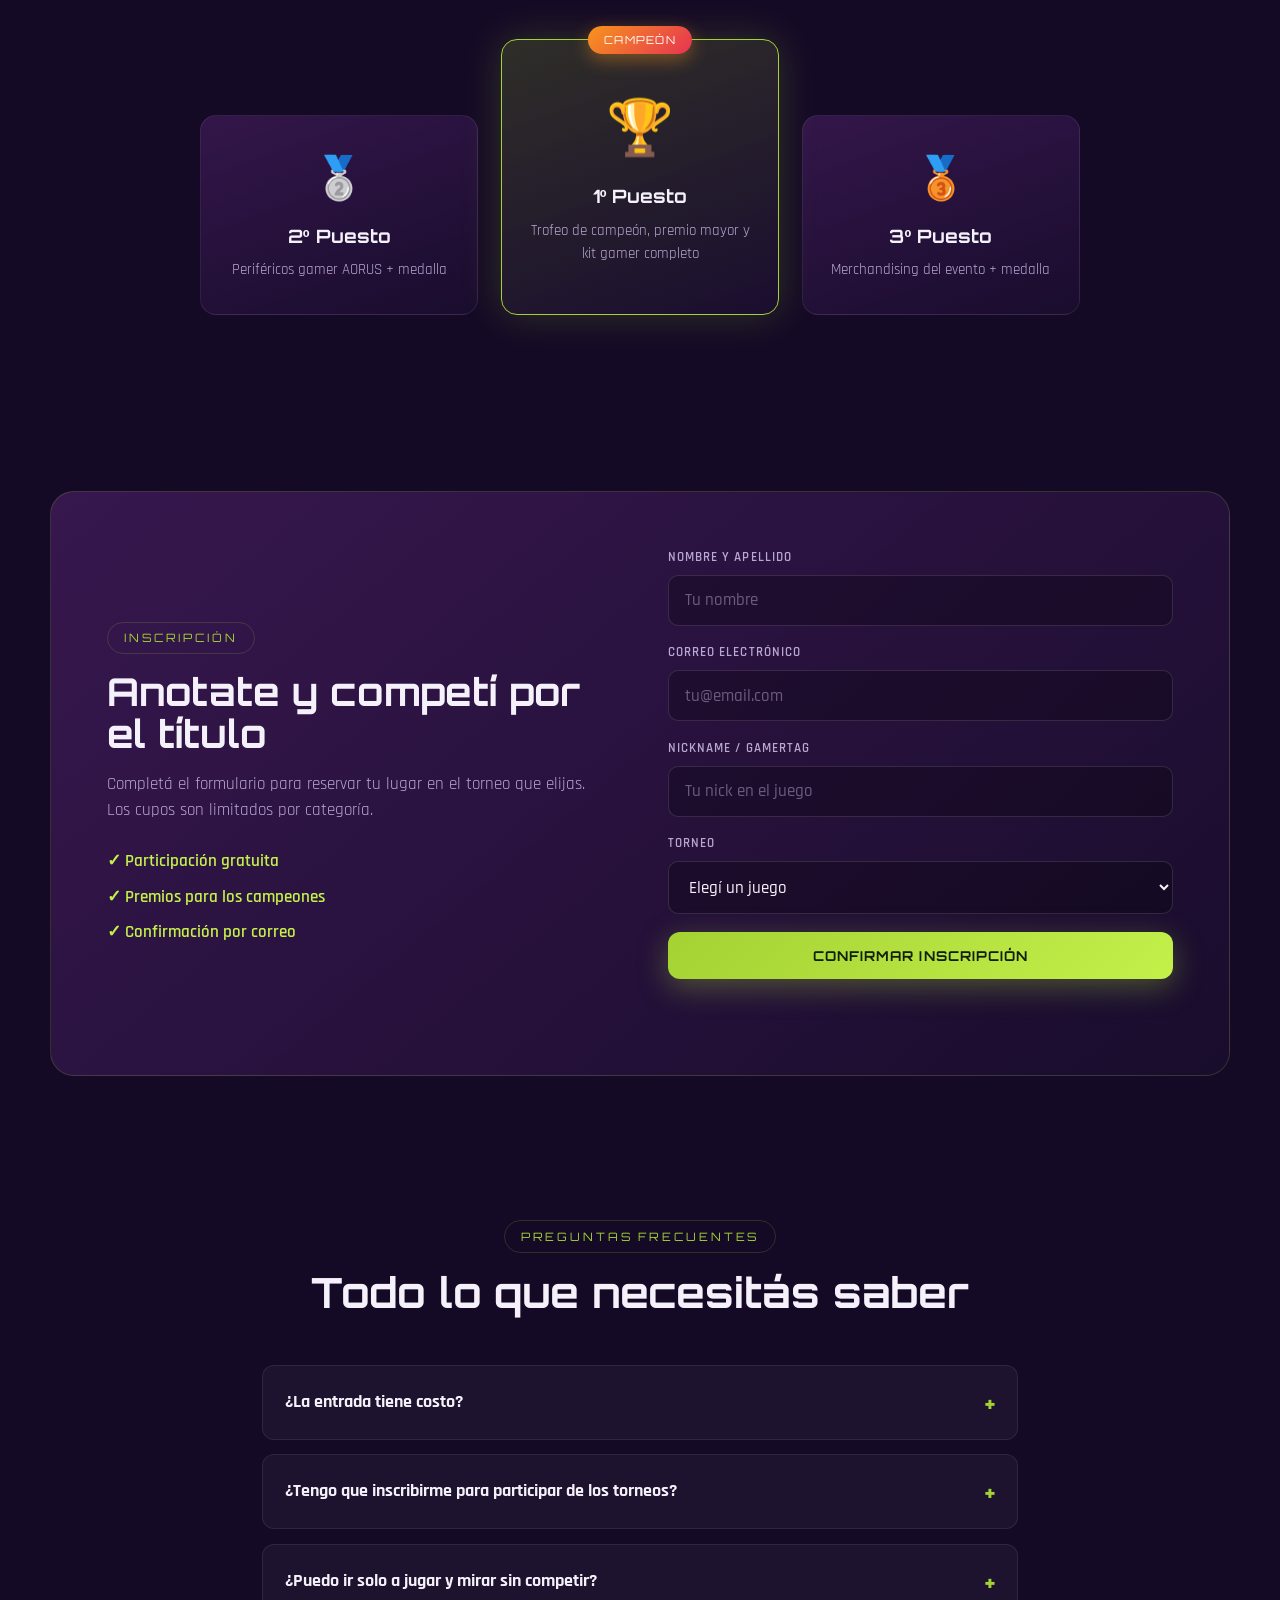
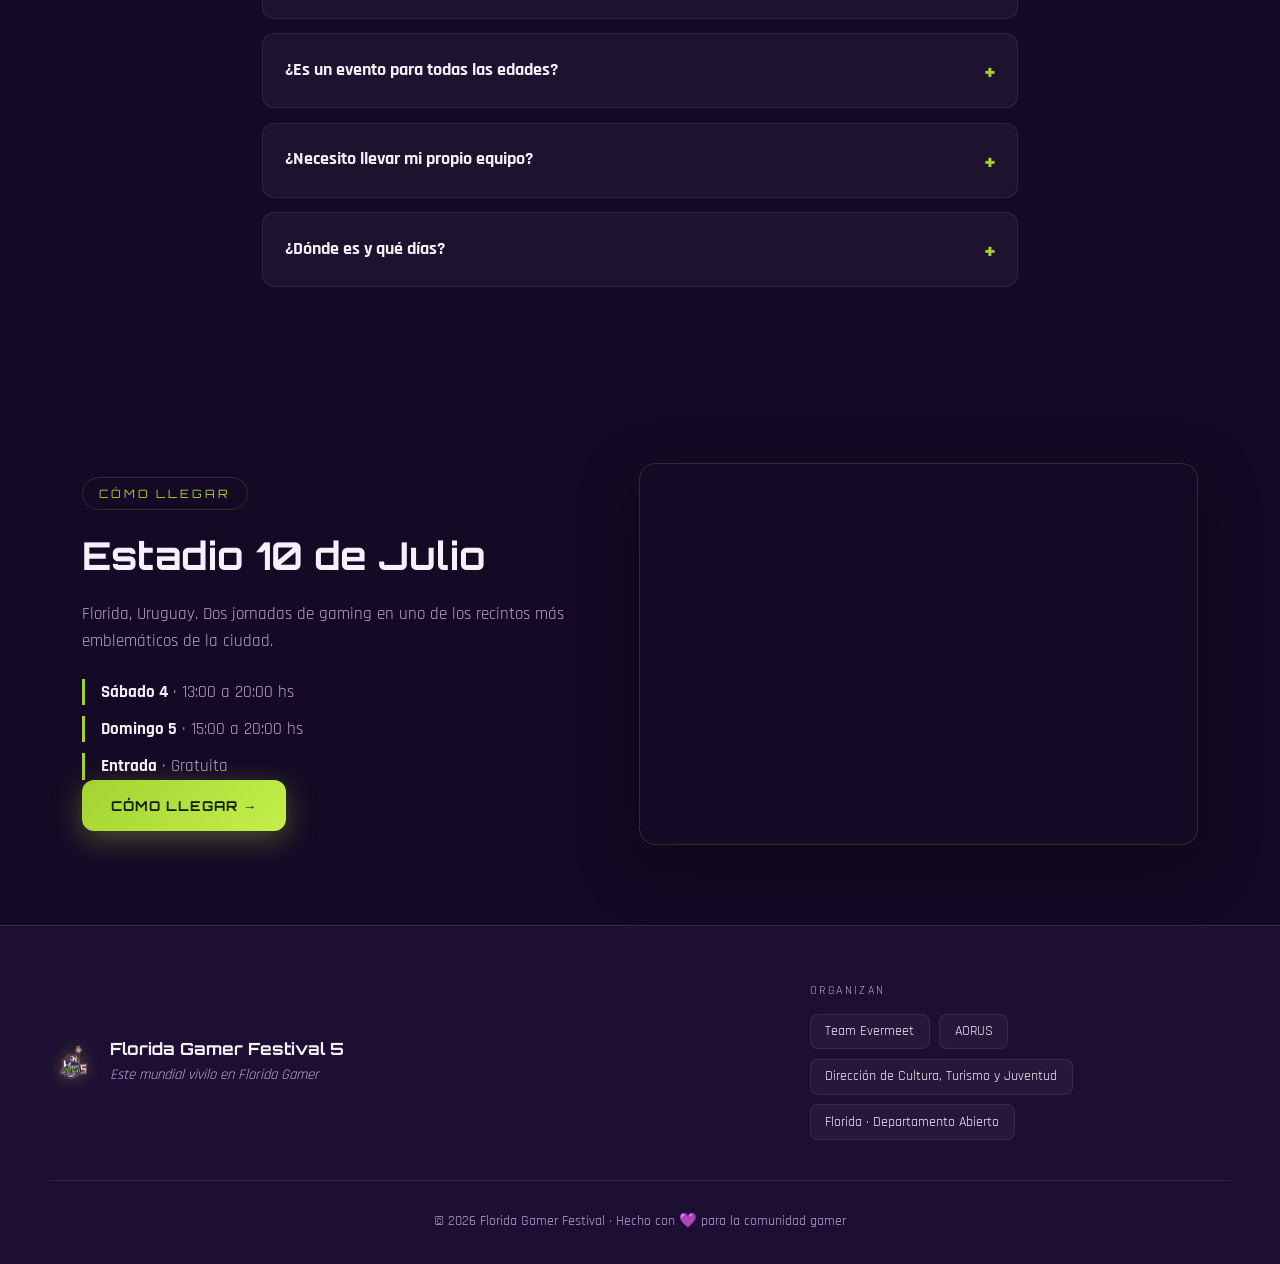
==== commit 6d5a3cab: "Mejoras: SEO, calendario, premios, FAQ y pulido visual - JSON-LD (schema Festival) + meta OG/Twitter" ====
--- a/index.html
+++ b/index.html
@@ -5,10 +5,14 @@
   <meta name="viewport" content="width=device-width, initial-scale=1.0" />
   <title>Florida Gamer Festival 5 · 4 y 5 de Julio</title>
   <meta name="description" content="La quinta edición del Florida Gamer Festival. 4 y 5 de julio en el Estadio 10 de Julio de Florida. Torneos de FIFA, Fortnite, Valorant, League of Legends, Minecraft y más. Entrada gratuita." />
+  <link rel="canonical" href="https://elgalgo.github.io/Festival-Gamer-Florida---Demo/" />
   <meta property="og:title" content="Florida Gamer Festival 5" />
   <meta property="og:description" content="Este mundial vivilo en Florida Gamer · 4 y 5 de julio · Entrada gratuita" />
-  <meta property="og:image" content="assets/logo.png" />
+  <meta property="og:image" content="https://elgalgo.github.io/Festival-Gamer-Florida---Demo/assets/logo.png" />
+  <meta property="og:url" content="https://elgalgo.github.io/Festival-Gamer-Florida---Demo/" />
   <meta property="og:type" content="website" />
+  <meta property="og:locale" content="es_UY" />
+  <meta name="twitter:card" content="summary_large_image" />
   <meta name="theme-color" content="#150a26" />
   <link rel="icon" type="image/png" href="assets/favicon.png" />
   <link rel="apple-touch-icon" href="assets/logo-icon.png" />
@@ -16,8 +20,44 @@
   <link rel="preconnect" href="https://fonts.gstatic.com" crossorigin />
   <link href="https://fonts.googleapis.com/css2?family=Orbitron:wght@500;700;900&family=Rajdhani:wght@400;500;600;700&display=swap" rel="stylesheet" />
   <link rel="stylesheet" href="styles.css" />
+  <script type="application/ld+json">
+  {
+    "@context": "https://schema.org",
+    "@type": "Festival",
+    "name": "Florida Gamer Festival 5",
+    "description": "La quinta edición del festival gamer más grande de Florida, Uruguay. Torneos de FIFA, Fortnite, Valorant, League of Legends, Minecraft y más. Entrada gratuita.",
+    "image": "https://elgalgo.github.io/Festival-Gamer-Florida---Demo/assets/logo.png",
+    "startDate": "2026-07-04T13:00:00-03:00",
+    "endDate": "2026-07-05T20:00:00-03:00",
+    "eventAttendanceMode": "https://schema.org/OfflineEventAttendanceMode",
+    "eventStatus": "https://schema.org/EventScheduled",
+    "location": {
+      "@type": "Place",
+      "name": "Estadio 10 de Julio",
+      "address": {
+        "@type": "PostalAddress",
+        "addressLocality": "Florida",
+        "addressCountry": "UY"
+      }
+    },
+    "offers": {
+      "@type": "Offer",
+      "price": "0",
+      "priceCurrency": "UYU",
+      "availability": "https://schema.org/InStock",
+      "url": "https://elgalgo.github.io/Festival-Gamer-Florida---Demo/#inscripcion"
+    },
+    "organizer": [
+      { "@type": "Organization", "name": "Team Evermeet" },
+      { "@type": "Organization", "name": "Dirección de Cultura, Turismo y Juventud · Florida" }
+    ]
+  }
+  </script>
 </head>
 <body>
+
+  <!-- BARRA DE PROGRESO -->
+  <div class="scroll-progress" id="scrollProgress"></div>
 
   <!-- NAVBAR -->
   <header class="navbar" id="navbar">
@@ -30,6 +70,7 @@
       <a href="#juegos">Juegos</a>
       <a href="#agenda">Agenda</a>
       <a href="#atracciones">Atracciones</a>
+      <a href="#premios">Premios</a>
       <a href="#ubicacion">Ubicación</a>
       <a href="#inscripcion" class="nav-cta">Inscribirme</a>
     </nav>
@@ -40,6 +81,7 @@
 
   <!-- HERO -->
   <section class="hero" id="inicio">
+    <canvas class="hero-particles" id="heroParticles" aria-hidden="true"></canvas>
     <div class="hero-bg"></div>
     <div class="hero-grid"></div>
     <div class="hero-content">
@@ -74,7 +116,7 @@
 
       <div class="hero-actions">
         <a href="#inscripcion" class="btn btn-primary">Inscribirme a un torneo</a>
-        <a href="#juegos" class="btn btn-ghost">Ver competencias</a>
+        <button type="button" class="btn btn-ghost" id="addCalendar">📅 Agregar al calendario</button>
       </div>
     </div>
     <div class="hero-scroll"><span></span></div>
@@ -159,6 +201,16 @@
     </div>
   </section>
 
+  <!-- BANDA INMERSIVA -->
+  <section class="experience" aria-label="La experiencia Florida Gamer">
+    <div class="experience-overlay"></div>
+    <div class="experience-content">
+      <span class="section-tag">La experiencia</span>
+      <h2>Dos días que se viven, no se cuentan</h2>
+      <p>Miles de gamers, las mejores marcas y el estadio entero latiendo al ritmo del juego.</p>
+    </div>
+  </section>
+
   <!-- ATRACCIONES -->
   <section class="features" id="atracciones">
     <div class="section-head">
@@ -172,6 +224,33 @@
       <div class="feature"><div class="f-ico">🥽</div><h3>Realidad Virtual</h3><p>Experiencias inmersivas de VR para todas las edades.</p></div>
       <div class="feature"><div class="f-ico">🤖</div><h3>Robótica</h3><p>Demostraciones y talleres de robótica y tecnología.</p></div>
       <div class="feature"><div class="f-ico">📺</div><h3>Streaming en vivo</h3><p>Transmisión por Twitch con los mejores streamers del país.</p></div>
+    </div>
+  </section>
+
+  <!-- PREMIOS -->
+  <section class="prizes" id="premios">
+    <div class="section-head">
+      <span class="section-tag">Premios</span>
+      <h2>Competí por la gloria… y algo más</h2>
+      <p>Los campeones de cada torneo se llevan trofeo, premios y el título de mejores del festival.</p>
+    </div>
+    <div class="podium">
+      <div class="podium-step second">
+        <div class="medal">🥈</div>
+        <h3>2º Puesto</h3>
+        <p>Periféricos gamer AORUS + medalla</p>
+      </div>
+      <div class="podium-step first">
+        <div class="medal">🏆</div>
+        <h3>1º Puesto</h3>
+        <p>Trofeo de campeón, premio mayor y kit gamer completo</p>
+        <span class="podium-tag">Campeón</span>
+      </div>
+      <div class="podium-step third">
+        <div class="medal">🥉</div>
+        <h3>3º Puesto</h3>
+        <p>Merchandising del evento + medalla</p>
+      </div>
     </div>
   </section>
 
@@ -221,6 +300,40 @@
     </div>
   </section>
 
+  <!-- FAQ -->
+  <section class="faq" id="faq">
+    <div class="section-head">
+      <span class="section-tag">Preguntas frecuentes</span>
+      <h2>Todo lo que necesitás saber</h2>
+    </div>
+    <div class="faq-list">
+      <details class="faq-item">
+        <summary>¿La entrada tiene costo?</summary>
+        <p>No. La entrada al Florida Gamer Festival es totalmente <strong>gratuita</strong> los dos días.</p>
+      </details>
+      <details class="faq-item">
+        <summary>¿Tengo que inscribirme para participar de los torneos?</summary>
+        <p>Sí. Para competir en cualquier torneo completá el <a href="#inscripcion">formulario de inscripción</a>. Los cupos son limitados por categoría, así que conviene anotarse con tiempo.</p>
+      </details>
+      <details class="faq-item">
+        <summary>¿Puedo ir solo a jugar y mirar sin competir?</summary>
+        <p>¡Claro! Hay consolas libres, zona retro, simuladores, realidad virtual y mucho más. Podés venir a disfrutar sin inscribirte a ningún torneo.</p>
+      </details>
+      <details class="faq-item">
+        <summary>¿Es un evento para todas las edades?</summary>
+        <p>Sí, es un evento familiar. Hay actividades para todas las edades. Los menores deben ir acompañados por un adulto responsable.</p>
+      </details>
+      <details class="faq-item">
+        <summary>¿Necesito llevar mi propio equipo?</summary>
+        <p>No es necesario: el festival cuenta con más de 100 máquinas y equipamiento. Para algunos torneos podés usar tus propios periféricos (mouse, teclado, joystick); los detalles se confirman al inscribirte.</p>
+      </details>
+      <details class="faq-item">
+        <summary>¿Dónde es y qué días?</summary>
+        <p>En el <strong>Estadio 10 de Julio</strong> de Florida, Uruguay. El <strong>sábado 4</strong> de 13:00 a 20:00 y el <strong>domingo 5</strong> de 15:00 a 20:00.</p>
+      </details>
+    </div>
+  </section>
+
   <!-- UBICACIÓN -->
   <section class="location" id="ubicacion">
     <div class="location-info">
@@ -232,6 +345,7 @@
         <li><strong>Domingo 5</strong> · 15:00 a 20:00 hs</li>
         <li><strong>Entrada</strong> · Gratuita</li>
       </ul>
+      <a class="btn btn-primary" href="https://www.google.com/maps/dir/?api=1&destination=Estadio+10+de+Julio+Florida+Uruguay" target="_blank" rel="noopener">Cómo llegar →</a>
     </div>
     <div class="location-map">
       <iframe
@@ -266,6 +380,9 @@
     </div>
   </footer>
 
+  <!-- VOLVER ARRIBA -->
+  <button class="to-top" id="toTop" aria-label="Volver arriba">↑</button>
+
   <script src="script.js"></script>
 </body>
 </html>
--- a/styles.css
+++ b/styles.css
@@ -301,9 +301,96 @@
 .footer-bottom { max-width:var(--maxw); margin:1.8rem auto 0; text-align:center; }
 .footer-bottom p { color:var(--muted); font-size:.9rem; }
 
+/* ===== SCROLL PROGRESS ===== */
+.scroll-progress {
+  position:fixed; top:0; left:0; height:3px; width:0%; z-index:200;
+  background:linear-gradient(90deg,var(--green),var(--orange),var(--red));
+  box-shadow:0 0 10px rgba(164,210,51,.6); transition:width .1s linear;
+}
+
+/* ===== HERO PARTICLES ===== */
+.hero-particles { position:absolute; inset:0; z-index:1; pointer-events:none; }
+.hero-content { position:relative; z-index:3; }
+.hero-scroll { z-index:3; }
+
+/* ===== BANDA INMERSIVA ===== */
+.experience {
+  position:relative; min-height:clamp(320px,45vh,460px);
+  display:flex; align-items:center; justify-content:center; text-align:center;
+  background:url('assets/stadium.webp') center/cover fixed no-repeat;
+  margin:2rem 0;
+}
+.experience-overlay {
+  position:absolute; inset:0;
+  background:linear-gradient(180deg, rgba(21,10,38,.82), rgba(107,45,140,.55), rgba(21,10,38,.82));
+}
+.experience-content { position:relative; z-index:2; max-width:680px; padding:3rem 1.5rem; }
+.experience-content h2 { font-size:clamp(1.6rem,4.5vw,2.8rem); margin-bottom:.8rem; text-shadow:0 4px 20px rgba(0,0,0,.6); }
+.experience-content p { color:var(--white); font-size:1.15rem; opacity:.92; text-shadow:0 2px 12px rgba(0,0,0,.7); }
+
+/* ===== PREMIOS ===== */
+.prizes { max-width:var(--maxw); margin:0 auto; padding:4rem clamp(1.2rem,4vw,2rem) 6rem; }
+.podium { display:grid; grid-template-columns:repeat(3,1fr); gap:1.4rem; align-items:end; max-width:880px; margin:0 auto; }
+.podium-step {
+  position:relative; text-align:center; border-radius:var(--radius);
+  background:linear-gradient(160deg, rgba(107,45,140,.35), rgba(29,15,51,.6));
+  border:1px solid rgba(255,255,255,.08); padding:2rem 1.4rem;
+}
+.podium-step .medal { font-size:2.6rem; margin-bottom:.6rem; }
+.podium-step h3 { font-size:1.15rem; margin-bottom:.5rem; }
+.podium-step p { color:var(--muted); font-size:.95rem; }
+.podium-step.first {
+  padding:3rem 1.4rem; border-color:var(--green);
+  background:linear-gradient(160deg, rgba(164,210,51,.18), rgba(29,15,51,.7));
+  box-shadow:0 0 40px rgba(164,210,51,.2);
+}
+.podium-step.first .medal { font-size:3.4rem; }
+.podium-tag {
+  position:absolute; top:-14px; left:50%; transform:translateX(-50%);
+  background:linear-gradient(135deg,var(--orange),var(--red)); color:#fff;
+  font-family:'Orbitron',sans-serif; font-size:.68rem; letter-spacing:.12em; text-transform:uppercase;
+  padding:.35rem 1rem; border-radius:20px; box-shadow:0 6px 18px rgba(247,148,29,.4);
+}
+
+/* ===== FAQ ===== */
+.faq { max-width:820px; margin:0 auto; padding:4rem clamp(1.2rem,4vw,2rem) 6rem; }
+.faq-list { display:flex; flex-direction:column; gap:.9rem; }
+.faq-item {
+  background:var(--card); border:1px solid rgba(255,255,255,.08); border-radius:12px;
+  padding:0 1.4rem; transition:border-color .2s, background .2s;
+}
+.faq-item[open] { border-color:var(--card-bd); background:rgba(164,210,51,.04); }
+.faq-item summary {
+  list-style:none; cursor:pointer; padding:1.2rem 0; font-weight:700; font-size:1.1rem;
+  display:flex; justify-content:space-between; align-items:center; gap:1rem;
+}
+.faq-item summary::-webkit-details-marker { display:none; }
+.faq-item summary::after { content:'+'; font-family:'Orbitron',sans-serif; color:var(--green); font-size:1.4rem; transition:transform .25s; }
+.faq-item[open] summary::after { transform:rotate(45deg); }
+.faq-item p { color:var(--muted); font-size:1.02rem; padding:0 0 1.3rem; }
+.faq-item a { color:var(--green); font-weight:600; }
+
+/* ===== VOLVER ARRIBA ===== */
+.to-top {
+  position:fixed; bottom:24px; right:24px; z-index:90;
+  width:48px; height:48px; border-radius:12px; border:1px solid var(--green);
+  background:rgba(21,10,38,.9); color:var(--green); font-size:1.3rem; cursor:pointer;
+  backdrop-filter:blur(8px); box-shadow:0 8px 24px rgba(0,0,0,.4);
+  opacity:0; visibility:hidden; transform:translateY(12px); transition:.3s;
+}
+.to-top.show { opacity:1; visibility:visible; transform:none; }
+.to-top:hover { background:var(--green); color:#10210a; }
+
 /* ===== REVEAL ANIM ===== */
 .reveal { opacity:0; transform:translateY(30px); transition:opacity .7s ease, transform .7s ease; }
 .reveal.visible { opacity:1; transform:none; }
+
+/* ===== MOVIMIENTO REDUCIDO ===== */
+@media (prefers-reduced-motion: reduce) {
+  *, *::before, *::after { animation-duration:.001ms !important; animation-iteration-count:1 !important; transition-duration:.001ms !important; scroll-behavior:auto !important; }
+  .hero-logo { animation:none; }
+  .experience { background-attachment:scroll; }
+}
 
 /* ===== RESPONSIVE ===== */
 @media (max-width:900px) {
@@ -321,6 +408,9 @@
   .register-inner { grid-template-columns:1fr; padding:2.5rem 1.6rem; gap:2rem; }
   .stats { grid-template-columns:repeat(2,1fr); margin-top:-1rem; }
   .location-map { order:-1; }
+  .experience { background-attachment:scroll; }
+  .podium { grid-template-columns:1fr; max-width:420px; }
+  .podium-step.first { order:-1; }
 }
 @media (max-width:520px) {
   .countdown { gap:.5rem; }
